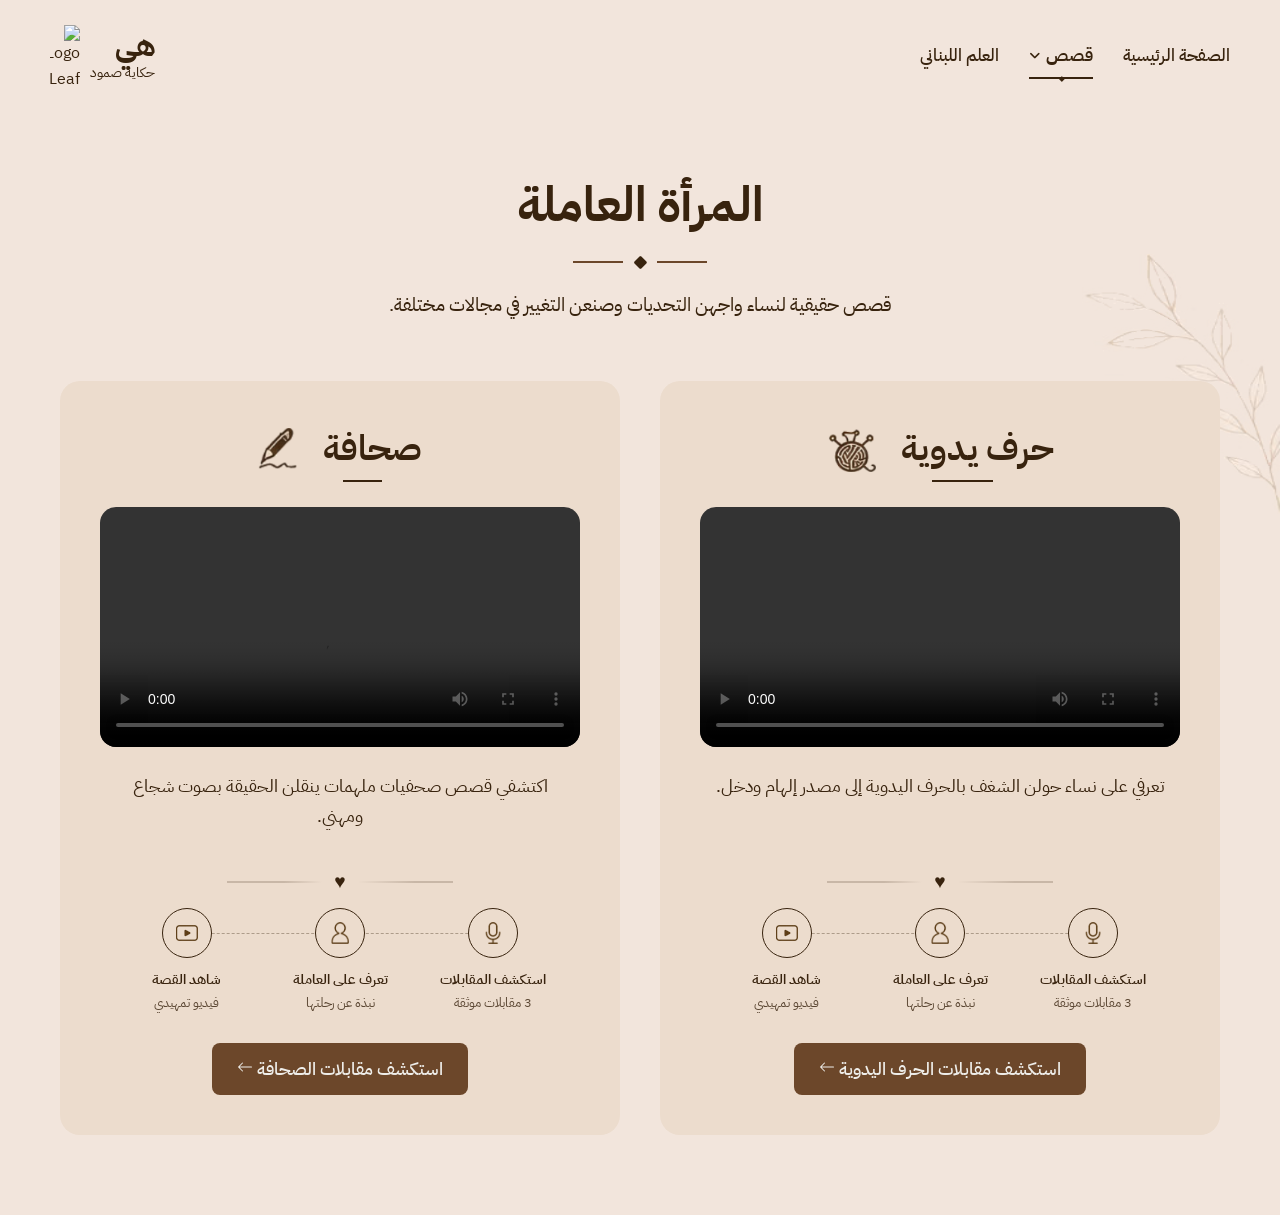
==== aamila/index.html @ 2602e906 "init" ====
<!doctype html>
<html lang="ar" dir="rtl">
  <head>
    <meta charset="UTF-8" />
    <meta name="viewport" content="width=device-width, initial-scale=1.0" />
    <title>المرأة العاملة - حكاية صمود</title>
    <!-- IBM Plex Sans Arabic Font -->
    <link rel="preconnect" href="https://fonts.googleapis.com" />
    <link rel="preconnect" href="https://fonts.gstatic.com" crossorigin />
    <link
      href="https://fonts.googleapis.com/css2?family=IBM+Plex+Sans+Arabic:wght@300;400;500;600;700&display=swap"
      rel="stylesheet"
    />
    <!-- FontAwesome for Icon Placeholders -->
    <link
      rel="stylesheet"
      href="https://cdnjs.cloudflare.com/ajax/libs/font-awesome/6.4.0/css/all.min.css"
    />
    <link rel="stylesheet" href="style.css" />
  </head>
  <body>
    <div class="bg-decorations-container">
      <div class="bg-decoration right">
        <img src="Leafs.png" alt="Leafs" />
      </div>
      <div class="bg-decoration left"></div>
    </div>

    <!-- Header / Navbar -->
    <header class="navbar">
      <nav class="nav-links">
        <a href="../index.html" class="nav-link">الصفحة الرئيسية</a>

        <!-- Dropdown Menu -->
        <div class="nav-dropdown">
          <a href="#" class="nav-link dropdown-toggle active">
            قصص <i class="fa-solid fa-angle-down dropdown-arrow"></i>
          </a>
          <div class="dropdown-menu">
            <a href="../morabiya/index.html" class="dropdown-item"
              >المرأة المربية</a
            >
            <a href="../aamila/index.html" class="dropdown-item active"
              >المرأة العاملة</a
            >
            <a href="../mokawima/index.html" class="dropdown-item"
              >المرأة المقاومة</a
            >
          </div>
        </div>

        <a href="../flag/index.html" class="nav-link">العلم اللبناني</a>
      </nav>
      <div class="logo">
        <div class="logo-text">
          <h1>هي</h1>
          <span>حكاية صمود</span>
        </div>
        <img src="leafs_logo.png" alt="Logo Leaf" class="logo-img" />
      </div>
    </header>

    <main class="container">
      <section class="hero">
        <h2 class="page-title">المرأة العاملة</h2>
        <div class="title-decorator">
          <i
            class="fa-solid fa-square"
            style="transform: rotate(45deg); scale: 0.7"
          ></i>
        </div>
        <p class="subtitle">
          قصص حقيقية لنساء واجهن التحديات وصنعن التغيير في مجالات مختلفة.
        </p>
      </section>

      <section class="cards-grid">
        <!-- Card 1: Handicrafts -->
        <article class="card">
          <div class="card-header">
            <h3>حرف يدوية</h3>
            <img src="Yarn.png" alt="Yarn" style="width: 50px" />
          </div>

          <div class="video-container">
            <video
              controls
              src="https://interviewVideos.b-cdn.net/trailers/7eraf%20trailer.mp4"
              alt="Video Placeholder"
              class="video-thumbnail"
            />
            <button class="play-btn-large" aria-label="Play Video">
              <i class="fa-solid fa-play"></i>
            </button>
          </div>

          <p class="card-desc">
            تعرفي على نساء حولن الشغف بالحرف اليدوية إلى مصدر إلهام ودخل.
          </p>

          <div class="divider-heart">
            <span>♥</span>
          </div>

          <!-- 3 Feature Actions -->
          <div class="features-wrapper">
            <div class="dashed-line"></div>

            <div class="feature-item">
              <div class="icon-circle">
                <img src="../morabiya/mic.png" alt="Interviews Icon" />
              </div>
              <span class="feature-title">استكشف المقابلات</span>
              <span class="feature-sub">3 مقابلات موثقة</span>
            </div>

            <div class="feature-item">
              <div class="icon-circle">
                <img src="../morabiya/person.png" alt="Educator Icon" />
              </div>
              <span class="feature-title">تعرف على العاملة</span>
              <span class="feature-sub">نبذة عن رحلتها</span>
            </div>

            <div class="feature-item">
              <div class="icon-circle">
                <img src="../morabiya/video.png" alt="Story Icon" />
              </div>
              <span class="feature-title">شاهد القصة</span>
              <span class="feature-sub">فيديو تمهيدي</span>
            </div>
          </div>

          <div class="card-footer">
            <a href="interviews/heraf/index.html" class="btn btn-action">
              <span>استكشف مقابلات الحرف اليدوية</span>
              <svg
                xmlns="http://www.w3.org/2000/svg"
                width="16"
                height="16"
                fill="currentColor"
                class="bi bi-arrow-left"
                viewBox="0 0 16 16"
              >
                <path
                  fill-rule="evenodd"
                  d="M15 8a.5.5 0 0 0-.5-.5H2.707l3.147-3.146a.5.5 0 1 0-.708-.708l-4 4a.5.5 0 0 0 0 .708l4 4a.5.5 0 0 0 .708-.708L2.707 8.5H14.5A.5.5 0 0 0 15 8"
                />
              </svg>
            </a>
          </div>
        </article>

        <!-- Card 2: Journalism -->
        <article class="card">
          <div class="card-header">
            <h3>صحافة</h3>
            <img src="Pen.png" alt="Pen" style="width: 40px" />
          </div>

          <div class="video-container">
            <video
              controls
              src="https://interviewVideos.b-cdn.net/trailers/media%20trailer_1.mp4"
              alt="Video Placeholder"
              class="video-thumbnail"
            />
            <button class="play-btn-large" aria-label="Play Video">
              <i class="fa-solid fa-play"></i>
            </button>
          </div>

          <p class="card-desc">
            اكتشفي قصص صحفيات ملهمات ينقلن الحقيقة بصوت شجاع ومهني.
          </p>

          <div class="divider-heart">
            <span>♥</span>
          </div>

          <!-- 3 Feature Actions -->
          <div class="features-wrapper">
            <div class="dashed-line"></div>

            <div class="feature-item">
              <div class="icon-circle">
                <img src="../morabiya/mic.png" alt="Interviews Icon" />
              </div>
              <span class="feature-title">استكشف المقابلات</span>
              <span class="feature-sub">3 مقابلات موثقة</span>
            </div>

            <div class="feature-item">
              <div class="icon-circle">
                <img src="../morabiya/person.png" alt="Educator Icon" />
              </div>
              <span class="feature-title">تعرف على العاملة</span>
              <span class="feature-sub">نبذة عن رحلتها</span>
            </div>

            <div class="feature-item">
              <div class="icon-circle">
                <img src="../morabiya/video.png" alt="Story Icon" />
              </div>
              <span class="feature-title">شاهد القصة</span>
              <span class="feature-sub">فيديو تمهيدي</span>
            </div>
          </div>

          <div class="card-footer">
            <a href="interviews/sahafa/index.html" class="btn btn-action">
              <span>استكشف مقابلات الصحافة</span>
              <svg
                xmlns="http://www.w3.org/2000/svg"
                width="16"
                height="16"
                fill="currentColor"
                class="bi bi-arrow-left"
                viewBox="0 0 16 16"
              >
                <path
                  fill-rule="evenodd"
                  d="M15 8a.5.5 0 0 0-.5-.5H2.707l3.147-3.146a.5.5 0 1 0-.708-.708l-4 4a.5.5 0 0 0 0 .708l4 4a.5.5 0 0 0 .708-.708L2.707 8.5H14.5A.5.5 0 0 0 15 8"
                />
              </svg>
            </a>
          </div>
        </article>
      </section>
    </main>

    <script src="script.js"></script>
  </body>
</html>
---- aamila/style.css ----
:root {
  --text-color: rgb(56, 35, 14);
  --light-text: rgb(238, 237, 233);
  --btn-bg: rgb(108, 71, 42);
  --bg-color: rgb(242, 229, 220);
  --card-bg: rgb(236, 220, 205);

  --font-main: "IBM Plex Sans Arabic", sans-serif;
}

* {
  margin: 0;
  padding: 0;
  box-sizing: border-box;
}

body {
  background-color: var(--bg-color);
  color: var(--text-color);
  font-family: var(--font-main);
  line-height: 1.6;
  overflow-x: hidden;
  position: relative;
}

.container {
  max-width: 1200px;
  margin: 0 auto;
  padding: 0 20px;
}

/* ==========================================================================
   3. NAVIGATION BAR & DROPDOWN
   ========================================================================== */
.navbar {
  display: flex;
  justify-content: space-between;
  align-items: center;
  position: sticky;
  top: 0;
  background-color: var(--bg-color);
  padding: 25px 50px;
  z-index: 100;
}

.nav-links {
  display: flex;
  align-items: center;
  gap: 30px;
}

.nav-link {
  text-decoration: none;
  color: var(--text-color);
  font-weight: 500;
  font-size: 1.05rem;
  position: relative;
  padding-bottom: 5px;
  transition: all 0.3s ease;
  display: inline-flex;
  align-items: center;
  gap: 6px;
}

.nav-link:hover,
.nav-link.active {
  font-weight: 700;
}

.nav-link.active::after {
  content: "";
  position: absolute;
  bottom: -4px;
  left: 50%;
  transform: translateX(-50%);
  width: 100%;
  height: 2px;
  background-color: var(--text-color);
}

.nav-link.active::before {
  content: "◆";
  position: absolute;
  bottom: -10px;
  left: 50%;
  transform: translateX(-50%);
  font-size: 0.45rem;
  color: var(--text-color);
}

/* Dropdown Container */
.nav-dropdown {
  position: relative;
}

.dropdown-arrow {
  font-size: 0.8rem;
  transition: transform 0.3s ease;
}

.nav-dropdown:hover .dropdown-arrow {
  transform: rotate(180deg);
}

/* Dropdown Floating Menu */
.dropdown-menu {
  position: absolute;
  top: 100%;
  right: 0;
  background-color: var(--card-bg);
  border-radius: 14px;
  padding: 10px 0;
  min-width: 180px;
  box-shadow: 0 8px 24px rgba(56, 35, 14, 0.12);
  opacity: 0;
  visibility: hidden;
  transform: translateY(10px);
  transition: all 0.25s ease;
  z-index: 200;
}

/* Show Dropdown on Hover */
.nav-dropdown:hover .dropdown-menu {
  opacity: 1;
  visibility: visible;
  transform: translateY(6px);
}

/* Inner Dropdown Items */
.dropdown-item {
  display: block;
  padding: 10px 20px;
  color: var(--text-color);
  text-decoration: none;
  font-size: 0.95rem;
  font-weight: 500;
  transition:
    background-color 0.2s ease,
    font-weight 0.2s ease;
}

.dropdown-item:hover {
  background-color: rgba(56, 35, 14, 0.08);
  font-weight: 700;
}

/* Logo Styles */
.logo {
  display: flex;
  align-items: center;
  gap: 10px;
}

.logo-text h1 {
  font-size: 1.8rem;
  font-weight: 700;
  line-height: 1;
}

.logo-text span {
  font-size: 0.85rem;
  display: block;
}

.logo-img {
  width: 30px;
  height: auto;
}

/* Hero Section */
.hero {
  text-align: center;
  margin: 50px 0 60px;
}

.page-title {
  font-size: 3rem;
  font-weight: 700;
  margin-bottom: 10px;
}

.title-decorator {
  display: flex;
  align-items: center;
  justify-content: center;
  gap: 10px;
  margin-bottom: 20px;
}

.title-decorator::before,
.title-decorator::after {
  content: "";
  width: 50px;
  height: 2px;
  background-color: var(--btn-bg);
}

.title-decorator::marker {
  content: "◆";
  color: var(--btn-bg);
}

.subtitle {
  font-size: 1.2rem;
  font-weight: 400;
}

/* bg decoration */

.bg-decorations-container {
  position: absolute;
  width: fit-content;
  height: 90vh;
  z-index: -1;
  background: #f00;
}

.bg-decoration {
  position: absolute;
}

.bg-decoration.right {
  right: 0;
  bottom: 30vh;
}

/* Cards Grid */
.cards-grid {
  display: grid;
  grid-template-columns: repeat(auto-fit, minmax(400px, 1fr));
  gap: 40px;
  margin-bottom: 80px;
}

.card {
  background-color: var(--card-bg);
  border-radius: 20px;
  padding: 40px;
  text-align: center;
  display: flex;
  flex-direction: column;
  align-items: center;
}

.card-header {
  display: flex;
  align-items: center;
  justify-content: center;
  gap: 25px;
  margin-bottom: 30px;
}

.card-header h3 {
  font-size: 2.2rem;
  font-weight: 600;
  position: relative;
}

.card-header h3::after {
  content: "";
  position: absolute;
  bottom: -5px;
  left: 20%;
  width: 40%;
  height: 2px;
  background-color: var(--text-color);
}

.icon-placeholder {
  font-size: 2.5rem;
  color: var(--text-color);
}

/* Video Player Box */
.video-container {
  position: relative;
  width: 100%;
  border-radius: 16px;
  overflow: hidden;
  margin-bottom: 25px;
}

.video-thumbnail {
  width: 100%;
  height: 240px;
  object-fit: cover;
  display: block;
}

.play-btn-large {
  position: absolute;
  top: 50%;
  left: 50%;
  transform: translate(-50%, -50%);
  width: 65px;
  height: 65px;
  background: rgba(0, 0, 0, 0.25);
  border: 2px solid var(--light-text);
  border-radius: 50%;
  color: var(--light-text);
  font-size: 1.6rem;
  cursor: pointer;
  display: flex;
  align-items: center;
  justify-content: center;
  transition: 0.3s ease;
  padding-left: 4px;
}

.play-btn-large:hover {
  transform: translate(-50%, -50%) scale(1.1);
  background-color: rgba(0, 0, 0, 0.4);
}

.card-desc {
  font-size: 1rem;
  line-height: 1.7;
  margin-bottom: 20px;
  padding: 0 10px;
}

/* Buttons */
.btn {
  background-color: var(--btn-bg);
  color: var(--light-text);
  border: none;
  padding: 12px 25px;
  border-radius: 8px;
  font-family: inherit;
  font-size: 1.1rem;
  font-weight: 500;
  cursor: pointer;
  transition: background-color 0.3s;
  text-decoration: none;
  display: inline-block;
}

.btn:hover {
  background-color: rgb(85, 55, 30);
}

.btn-trailer {
  display: flex;
  align-items: center;
  gap: 10px;
  margin-bottom: 25px;
}

.card-desc {
  font-size: 1.1rem;
  margin-bottom: 30px;
  flex-grow: 1; /* Pushes footer to bottom if cards are different heights */
}

.btn-full {
  width: 100%;
  max-width: 300px;
}
/* Heart Divider Line */
.divider-heart {
  display: flex;
  align-items: center;
  justify-content: center;
  gap: 12px;
  margin: 5px 0 10px;
}

.divider-heart::before,
.divider-heart::after {
  content: "";
  width: 95px;
  height: 2px;
}
.divider-heart::before {
  background: linear-gradient(to right, transparent, rgba(56, 35, 14, 0.2) 60%);
}

.divider-heart::after {
  background: linear-gradient(to right, rgba(56, 35, 14, 0.2) 60%, transparent);
}

.divider-heart span {
  position: relative;
  font-size: 1.2rem;
  color: var(--mid-light-text);
  z-index: 2;
}

/* 3 Features / Action Columns */
.features-wrapper {
  position: relative;
  display: flex;
  justify-content: space-between;
  width: 100%;
  margin-bottom: 30px;
  padding: 0 10px;
}

.dashed-line {
  position: absolute;
  top: 25px;
  left: 15%;
  right: 15%;
  height: 1px;
  border-top: 1.5px dashed rgba(56, 35, 14, 0.35);
  z-index: 1;
}

.feature-item {
  position: relative;
  z-index: 2;
  display: flex;
  flex-direction: column;
  align-items: center;
  flex: 1;
}

.icon-circle {
  width: 50px;
  height: 50px;
  border-radius: 50%;
  border: 1.5px solid var(--text-color);
  background-color: var(--card-bg);
  display: flex;
  align-items: center;
  justify-content: center;
  margin-bottom: 10px;
}

.icon-circle img {
  width: 22px;
  height: 22px;
  object-fit: contain;
}

.feature-title {
  font-weight: 600;
  font-size: 0.9rem;
  margin-bottom: 2px;
}

.feature-sub {
  font-size: 0.8rem;
  opacity: 0.8;
}

/* Responsive */
@media (max-width: 768px) {
  .cards-grid {
    grid-template-columns: 1fr;
  }
}
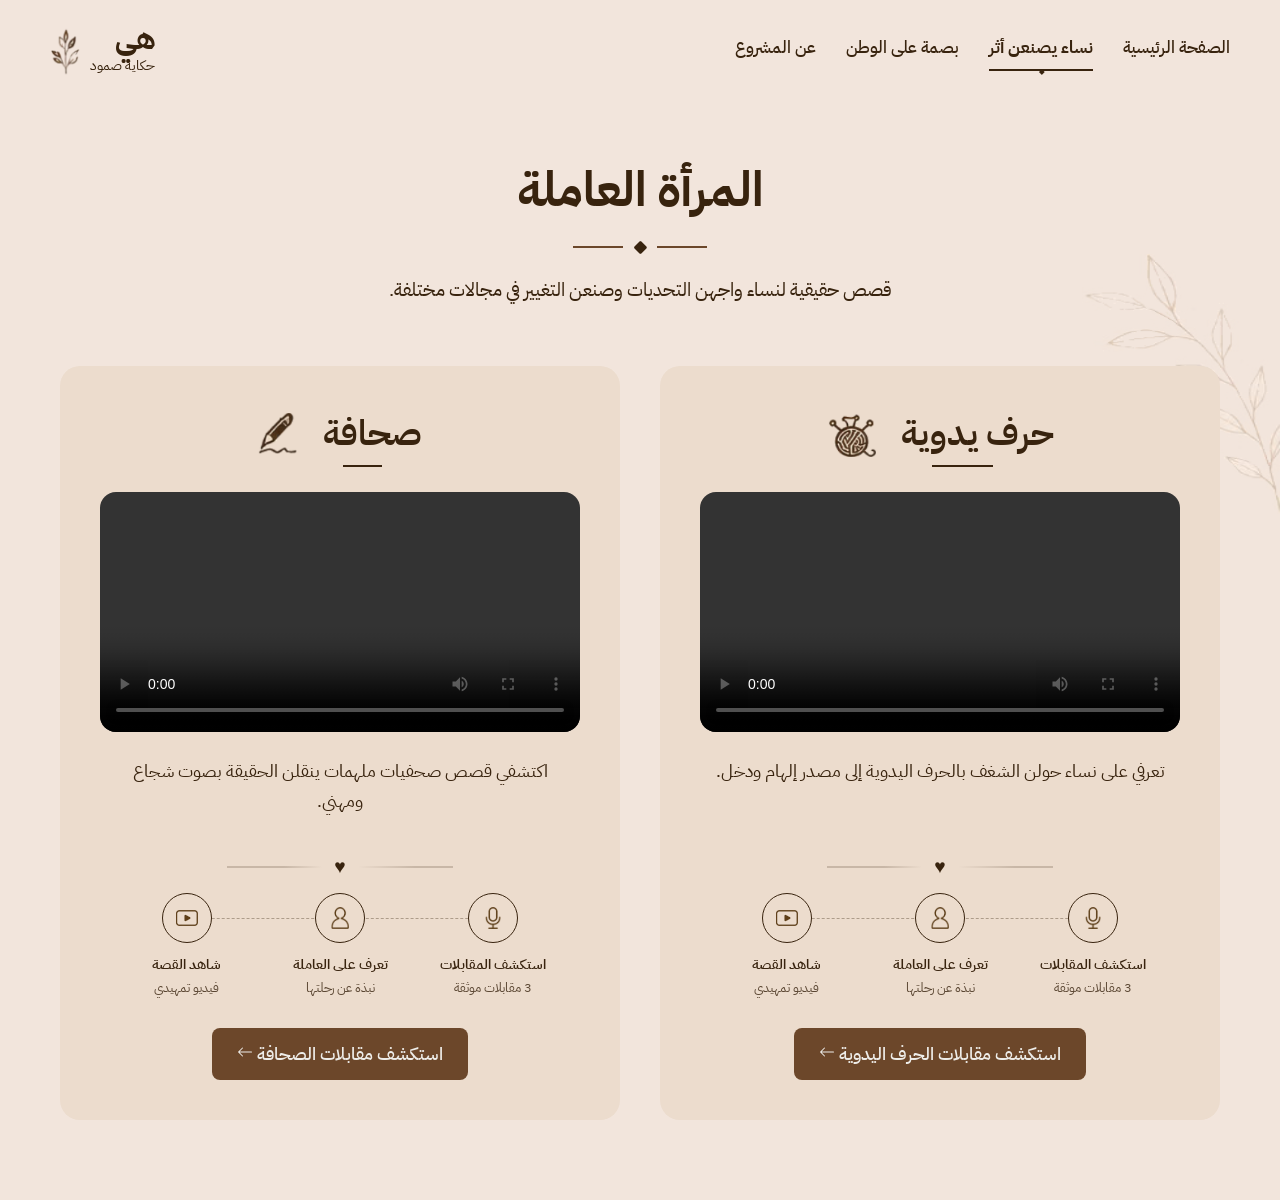
==== commit fe7ed861: "change 1" ====
--- a/aamila/index.html
+++ b/aamila/index.html
@@ -31,32 +31,18 @@
       <nav class="nav-links">
         <a href="../index.html" class="nav-link">الصفحة الرئيسية</a>
 
-        <!-- Dropdown Menu -->
-        <div class="nav-dropdown">
-          <a href="#" class="nav-link dropdown-toggle active">
-            قصص <i class="fa-solid fa-angle-down dropdown-arrow"></i>
-          </a>
-          <div class="dropdown-menu">
-            <a href="../morabiya/index.html" class="dropdown-item"
-              >المرأة المربية</a
-            >
-            <a href="../aamila/index.html" class="dropdown-item active"
-              >المرأة العاملة</a
-            >
-            <a href="../mokawima/index.html" class="dropdown-item"
-              >المرأة المقاومة</a
-            >
-          </div>
-        </div>
-
-        <a href="../flag/index.html" class="nav-link">العلم اللبناني</a>
+        <a href="../athar/index.html" class="nav-link active">نساء يصنعن أثر</a>
+
+        <a href="../flag/index.html" class="nav-link">بصمة على الوطن</a>
+
+        <a href="../about/index.html" class="nav-link">عن المشروع</a>
       </nav>
       <div class="logo">
         <div class="logo-text">
           <h1>هي</h1>
           <span>حكاية صمود</span>
         </div>
-        <img src="leafs_logo.png" alt="Logo Leaf" class="logo-img" />
+        <img src="../leafs_logo.png" alt="Logo Leaf" class="logo-img" />
       </div>
     </header>
 
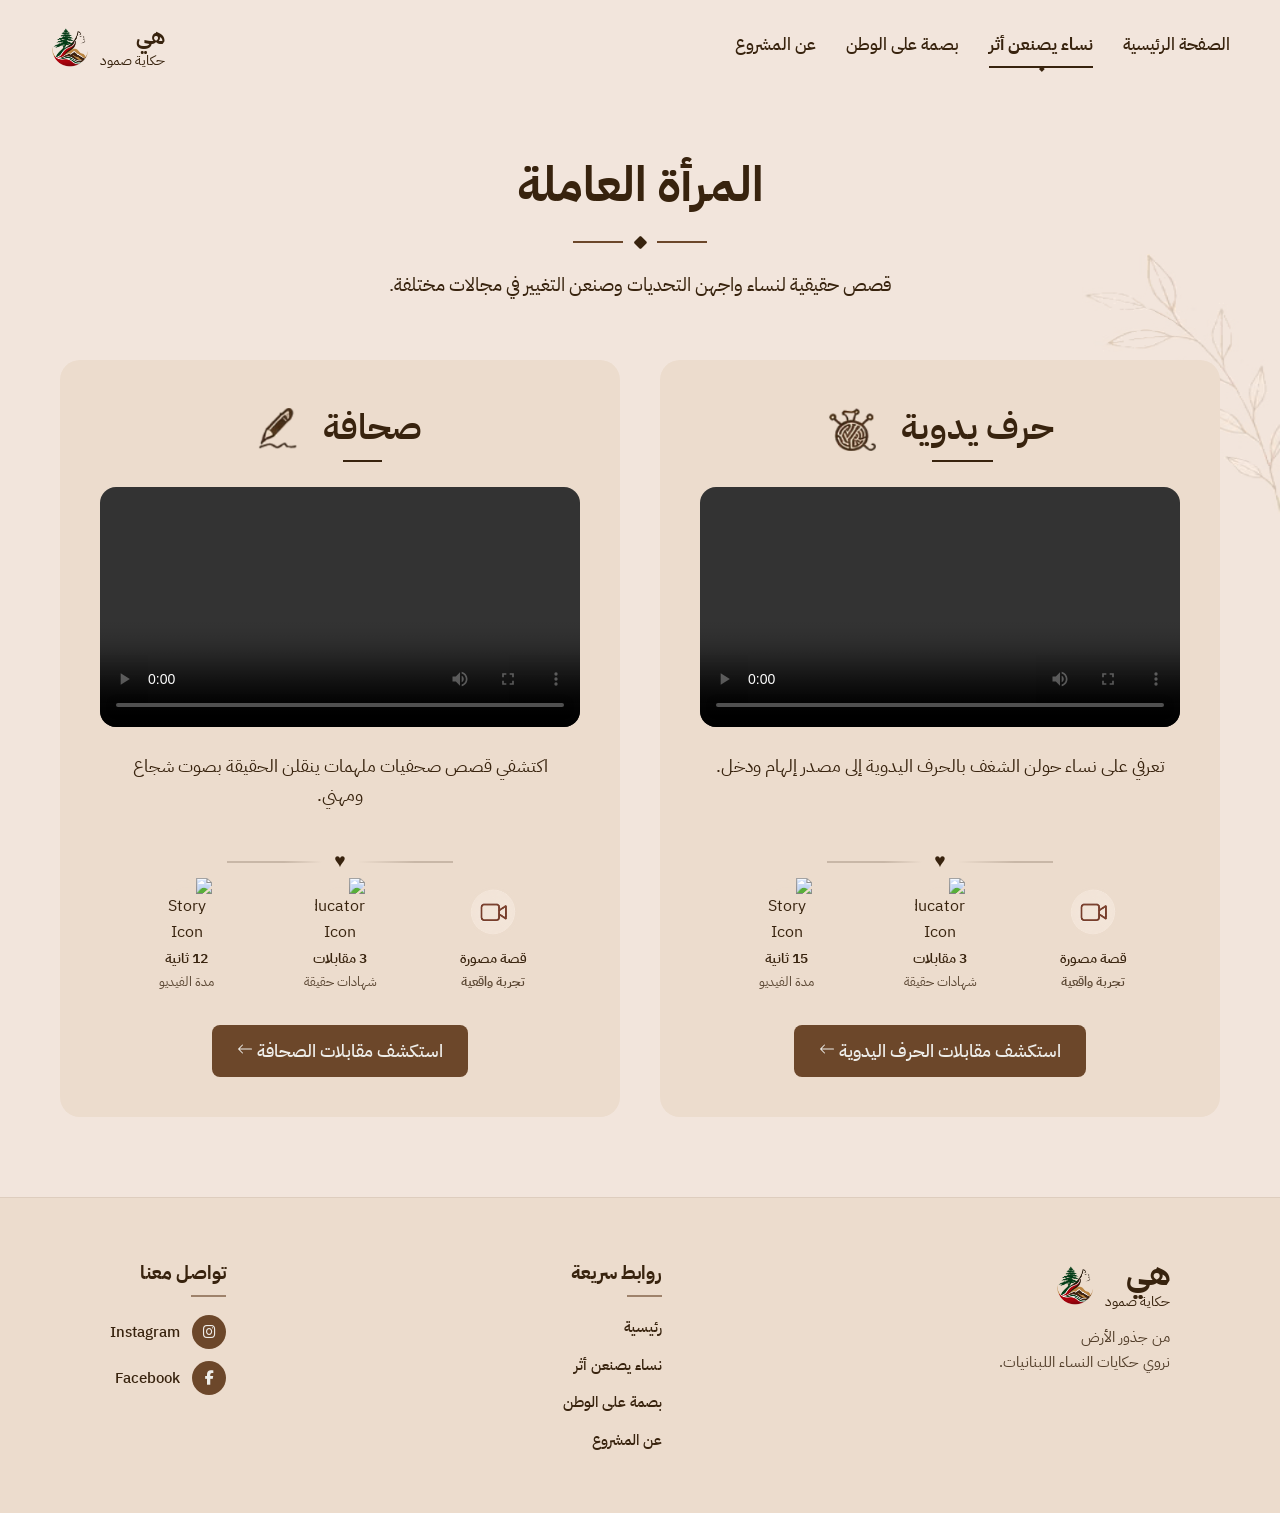
==== commit 30649827: "change 2" ====
--- a/aamila/index.html
+++ b/aamila/index.html
@@ -90,30 +90,31 @@
 
           <!-- 3 Feature Actions -->
           <div class="features-wrapper">
-            <div class="dashed-line"></div>
-
-            <div class="feature-item">
-              <div class="icon-circle">
-                <img src="../morabiya/mic.png" alt="Interviews Icon" />
-              </div>
-              <span class="feature-title">استكشف المقابلات</span>
-              <span class="feature-sub">3 مقابلات موثقة</span>
-            </div>
-
-            <div class="feature-item">
-              <div class="icon-circle">
-                <img src="../morabiya/person.png" alt="Educator Icon" />
-              </div>
-              <span class="feature-title">تعرف على العاملة</span>
-              <span class="feature-sub">نبذة عن رحلتها</span>
-            </div>
-
-            <div class="feature-item">
-              <div class="icon-circle">
-                <img src="../morabiya/video.png" alt="Story Icon" />
-              </div>
-              <span class="feature-title">شاهد القصة</span>
-              <span class="feature-sub">فيديو تمهيدي</span>
+            <!-- <div class="dashed-line"></div> -->
+
+            <div class="feature-item">
+              <div class="icon-circle">
+                <img src="../morabiya/video2.PNG" alt="Interviews Icon" />
+              </div>
+              <span class="feature-title">قصة مصورة<span>
+                <br/>
+              <span class="feature-sub">تجربة واقعية</span>
+            </div>
+
+            <div class="feature-item">
+              <div class="icon-circle">
+                <img src="../morabiya/mic2.png" alt="Educator Icon" />
+              </div>
+              <span class="feature-title">3 مقابلات</span>
+              <span class="feature-sub">شهادات حقيقة</span>
+            </div>
+
+            <div class="feature-item">
+              <div class="icon-circle">
+                <img src="../morabiya/time.png" alt="Story Icon" />
+              </div>
+              <span class="feature-title">15 ثانية</span>
+              <span class="feature-sub">مدة الفيديو</span>
             </div>
           </div>
 
@@ -166,30 +167,31 @@
 
           <!-- 3 Feature Actions -->
           <div class="features-wrapper">
-            <div class="dashed-line"></div>
-
-            <div class="feature-item">
-              <div class="icon-circle">
-                <img src="../morabiya/mic.png" alt="Interviews Icon" />
-              </div>
-              <span class="feature-title">استكشف المقابلات</span>
-              <span class="feature-sub">3 مقابلات موثقة</span>
-            </div>
-
-            <div class="feature-item">
-              <div class="icon-circle">
-                <img src="../morabiya/person.png" alt="Educator Icon" />
-              </div>
-              <span class="feature-title">تعرف على العاملة</span>
-              <span class="feature-sub">نبذة عن رحلتها</span>
-            </div>
-
-            <div class="feature-item">
-              <div class="icon-circle">
-                <img src="../morabiya/video.png" alt="Story Icon" />
-              </div>
-              <span class="feature-title">شاهد القصة</span>
-              <span class="feature-sub">فيديو تمهيدي</span>
+            <!-- <div class="dashed-line"></div> -->
+
+            <div class="feature-item">
+              <div class="icon-circle">
+                <img src="../morabiya/video2.PNG" alt="Interviews Icon" />
+              </div>
+              <span class="feature-title">قصة مصورة<span>
+                <br/>
+              <span class="feature-sub">تجربة واقعية</span>
+            </div>
+
+            <div class="feature-item">
+              <div class="icon-circle">
+                <img src="../morabiya/mic2.png" alt="Educator Icon" />
+              </div>
+              <span class="feature-title">3 مقابلات</span>
+              <span class="feature-sub">شهادات حقيقة</span>
+            </div>
+
+            <div class="feature-item">
+              <div class="icon-circle">
+                <img src="../morabiya/time.png" alt="Story Icon" />
+              </div>
+              <span class="feature-title">12 ثانية</span>
+              <span class="feature-sub">مدة الفيديو</span>
             </div>
           </div>
 
@@ -215,6 +217,65 @@
       </section>
     </main>
 
+    <!-- Footer Section -->
+    <footer class="site-footer">
+      <div class="footer-container">
+        <!-- Logo & About Section -->
+        <div class="footer-brand">
+          <div class="footer-logo">
+            <div class="logo-text">
+              <h2>هي</h2>
+              <span>حكاية صمود</span>
+            </div>
+            <img src="../leafs_logo.png" alt="Logo Leaf" class="logo-img" />
+          </div>
+          <p class="footer-tagline">
+            من جذور الأرض<br />نروي حكايات النساء اللبنانيات.
+          </p>
+        </div>
+
+        <!-- Section 1: روابط سريعة -->
+        <div class="footer-column">
+          <h3 class="footer-title">روابط سريعة</h3>
+          <div class="footer-divider"></div>
+          <ul class="footer-links">
+            <li><a href="../index.html">رئيسية</a></li>
+            <li><a href="../athar/index.html">نساء يصنعن أثر</a></li>
+            <li><a href="../flag/index.html">بصمة على الوطن</a></li>
+            <li><a href="../about/index.html">عن المشروع</a></li>
+          </ul>
+        </div>
+
+        <!-- Section 2: تواصل معنا -->
+        <div class="footer-column">
+          <h3 class="footer-title">تواصل معنا</h3>
+          <div class="footer-divider"></div>
+          <ul class="footer-social">
+            <li>
+              <a
+                href="https://www.instagram.com/emraa_w_watan?igsh=NnRnczR1aGgxMm9u&utm_source=qr"
+              >
+                <span class="social-icon"
+                  ><i class="fa-brands fa-instagram"></i
+                ></span>
+                Instagram
+              </a>
+            </li>
+            <li>
+              <a
+                href="https://www.facebook.com/share/1826b5kVBu/?mibextid=wwXIfr"
+              >
+                <span class="social-icon"
+                  ><i class="fa-brands fa-facebook-f"></i
+                ></span>
+                Facebook
+              </a>
+            </li>
+          </ul>
+        </div>
+      </div>
+    </footer>
+
     <script src="script.js"></script>
   </body>
 </html>
--- a/aamila/style.css
+++ b/aamila/style.css
@@ -152,9 +152,9 @@
 }
 
 .logo-text h1 {
-  font-size: 1.8rem;
+  font-size: 1.3rem;
   font-weight: 700;
-  line-height: 1;
+  line-height: 1.2;
 }
 
 .logo-text span {
@@ -163,7 +163,7 @@
 }
 
 .logo-img {
-  width: 30px;
+  width: 40px;
   height: auto;
 }
 
@@ -419,7 +419,7 @@
   width: 50px;
   height: 50px;
   border-radius: 50%;
-  border: 1.5px solid var(--text-color);
+  /* border: 1.5px solid var(--text-color); */
   background-color: var(--card-bg);
   display: flex;
   align-items: center;
@@ -428,8 +428,9 @@
 }
 
 .icon-circle img {
-  width: 22px;
-  height: 22px;
+  /* width: 22px; */
+  /* height: 22px; */
+  width: 100%;
   object-fit: contain;
 }
 
@@ -450,3 +451,168 @@
     grid-template-columns: 1fr;
   }
 }
+
+/* ==========================================================================
+   6. FOOTER STYLES
+   ========================================================================== */
+.site-footer {
+  background-color: var(--card-bg);
+  color: var(--text-color);
+  padding: 60px 0;
+  margin-top: 60px;
+  border-top: 1px solid rgba(56, 35, 14, 0.08);
+}
+
+.footer-container {
+  max-width: 1100px;
+  margin: 0 auto;
+  padding: 0 20px;
+  display: flex;
+  justify-content: space-between;
+  align-items: flex-start;
+  gap: 40px;
+}
+
+.footer-brand {
+  display: flex;
+  flex-direction: column;
+  align-items: flex-start;
+  max-width: 280px;
+}
+
+.footer-logo {
+  display: flex;
+  align-items: center;
+  gap: 10px;
+  margin-bottom: 12px;
+}
+
+.footer-logo .logo-text h2 {
+  font-size: 2rem;
+  font-weight: 700;
+  line-height: 1;
+}
+
+.footer-logo .logo-text span {
+  font-size: 0.9rem;
+  display: block;
+}
+
+.footer-tagline {
+  font-size: 0.95rem;
+  line-height: 1.6;
+  opacity: 0.85;
+}
+
+.footer-column {
+  display: flex;
+  flex-direction: column;
+}
+
+.footer-title {
+  font-size: 1.2rem;
+  font-weight: 700;
+  margin-bottom: 6px;
+}
+
+.footer-divider {
+  width: 35px;
+  height: 2px;
+  background-color: var(--btn-bg);
+  margin-bottom: 18px;
+  opacity: 0.6;
+}
+
+.footer-links {
+  list-style: none;
+  padding: 0;
+  display: flex;
+  flex-direction: column;
+  gap: 12px;
+}
+
+.footer-links a {
+  color: var(--text-color);
+  text-decoration: none;
+  font-size: 0.95rem;
+  font-weight: 500;
+  transition:
+    opacity 0.2s ease,
+    font-weight 0.2s ease;
+}
+
+.footer-links a:hover {
+  opacity: 0.7;
+  font-weight: 700;
+}
+
+.footer-social {
+  list-style: none;
+  padding: 0;
+  display: flex;
+  flex-direction: column;
+  gap: 12px;
+}
+
+.footer-social a {
+  color: var(--text-color);
+  text-decoration: none;
+  font-size: 0.95rem;
+  font-weight: 500;
+  display: inline-flex;
+  align-items: center;
+  gap: 12px;
+  transition: opacity 0.2s ease;
+}
+
+.footer-social a:hover {
+  opacity: 0.75;
+}
+
+.social-icon {
+  width: 34px;
+  height: 34px;
+  border-radius: 50%;
+  background-color: var(--btn-bg);
+  color: var(--light-text);
+  display: inline-flex;
+  align-items: center;
+  justify-content: center;
+  font-size: 0.9rem;
+}
+
+/* ==========================================================================
+   7. RESPONSIVE BREAKPOINTS
+   ========================================================================== */
+@media (max-width: 768px) {
+  .navbar {
+    flex-direction: column-reverse;
+    gap: 15px;
+    padding: 15px;
+  }
+
+  .nav-links {
+    justify-content: center;
+    gap: 15px;
+  }
+
+  .hero-title {
+    font-size: 2.4rem;
+  }
+
+  .hero-subtitle {
+    font-size: 1.15rem;
+  }
+
+  .footer-container {
+    flex-direction: column;
+    gap: 35px;
+    align-items: center;
+    text-align: center;
+  }
+
+  .footer-brand,
+  .footer-column {
+    align-items: center;
+  }
+}
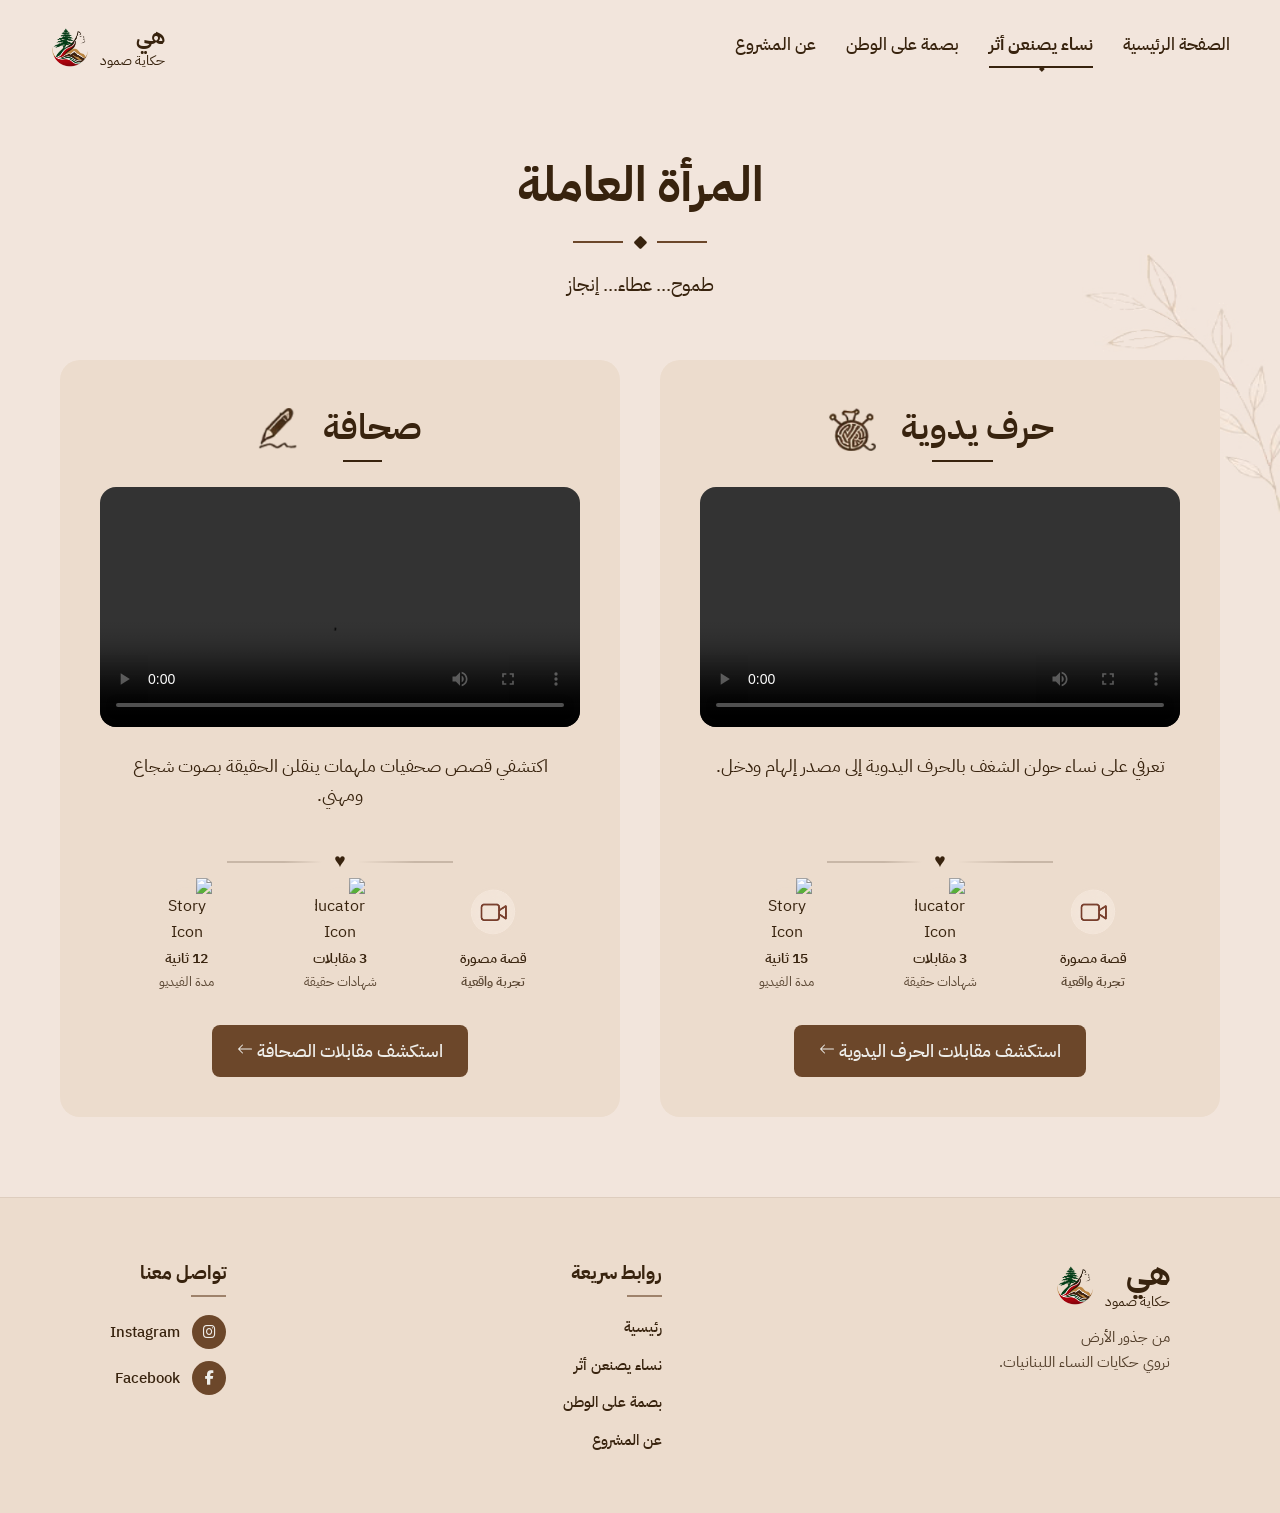
==== commit 3b3482b4: "change 5" ====
--- a/aamila/index.html
+++ b/aamila/index.html
@@ -56,7 +56,7 @@
           ></i>
         </div>
         <p class="subtitle">
-          قصص حقيقية لنساء واجهن التحديات وصنعن التغيير في مجالات مختلفة.
+          طموح... عطاء... إنجاز
         </p>
       </section>
 
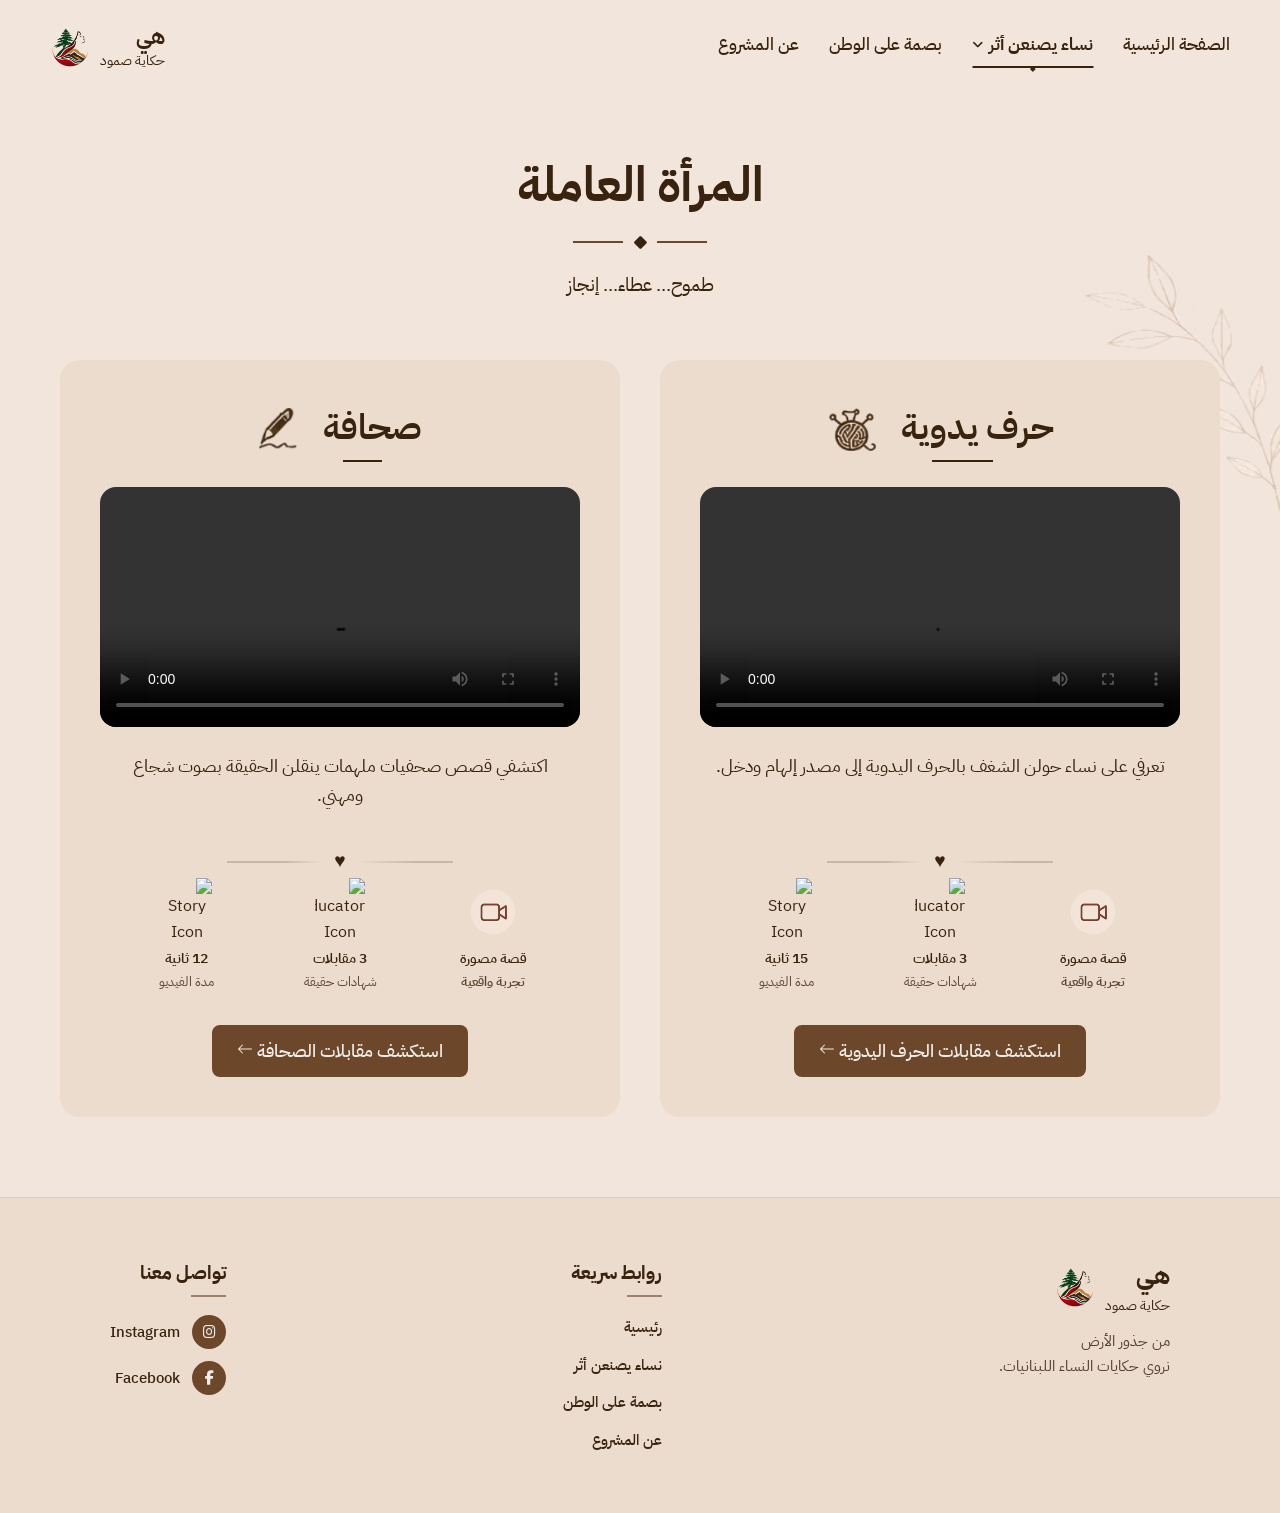
==== commit 8993c9c2: "change8" ====
--- a/aamila/index.html
+++ b/aamila/index.html
@@ -31,7 +31,21 @@
       <nav class="nav-links">
         <a href="../index.html" class="nav-link">الصفحة الرئيسية</a>
 
-        <a href="../athar/index.html" class="nav-link active">نساء يصنعن أثر</a>
+        <!-- Dropdown Menu -->
+        <div class="nav-dropdown">
+          <a href="../athar/index.html" class="nav-link dropdown-toggle active">
+            نساء يصنعن أثر <i class="fa-solid fa-angle-down dropdown-arrow"></i>
+          </a>
+          <div class="dropdown-menu">
+            <a href="../morabiya/index.html" class="dropdown-item"
+              >المرأة المربية</a
+            >
+            <a href="../aamila/index.html" class="dropdown-item">المرأة العاملة</a>
+            <a href="../mokawima/index.html" class="dropdown-item"
+              >المرأة المقاومة</a
+            >
+          </div>
+        </div>
 
         <a href="../flag/index.html" class="nav-link">بصمة على الوطن</a>
 
--- a/aamila/style.css
+++ b/aamila/style.css
@@ -488,9 +488,9 @@
 }
 
 .footer-logo .logo-text h2 {
-  font-size: 2rem;
+  font-size: 1.5rem;
   font-weight: 700;
-  line-height: 1;
+  line-height: 1.5;
 }
 
 .footer-logo .logo-text span {
